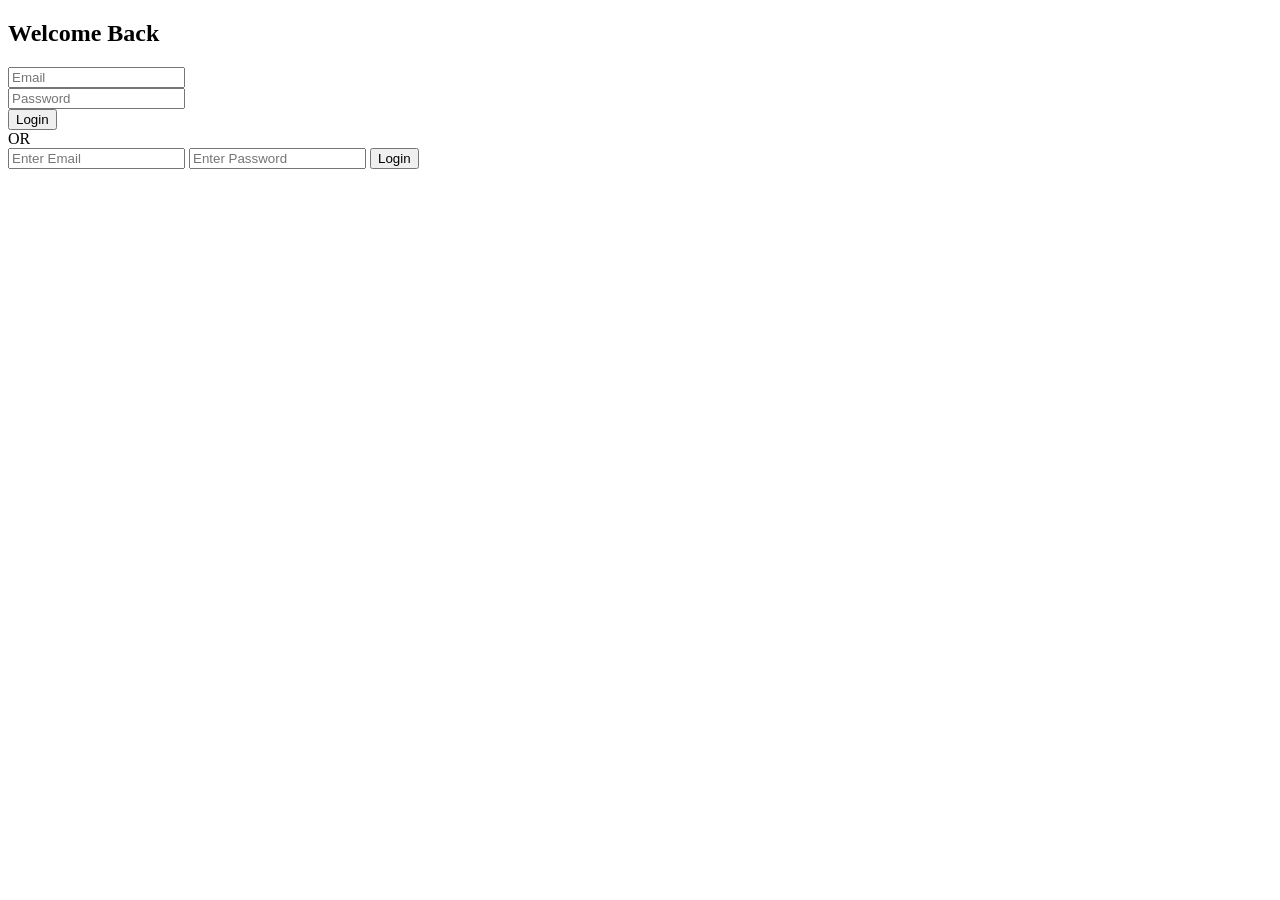
==== dashboard.html @ d457b8c2 "frontend initial commit" ====
<!DOCTYPE html>
<html>
<head>
  <title>AI Calling Dashboard</title>
</head>
<body>

<h1>AI Calling SaaS Dashboard 🚀</h1>

<div id="userData"></div>
<div id="upgradeSection"></div>

<button onclick="logout()">Logout</button>

<script src="https://checkout.razorpay.com/v1/checkout.js"></script>

<script>

const BASE_URL = "https://ai-calling-backend-ws5i.onrender.com";
const token = localStorage.getItem("token");

if (!token) {
  alert("Please login first ❌");
  window.location.href = "login.html";
}

// ================= LOAD USER DATA =================
async function loadDashboard() {
  try {
    const res = await fetch(`${BASE_URL}/api/dashboard/me`, {
      headers: {
        "Authorization": "Bearer " + token
      }
    });

    if (!res.ok) throw new Error("Unauthorized");

    const data = await res.json();

    document.getElementById("userData").innerHTML = `
      <p>Email: ${data.email}</p>
      <p>Plan: ${data.plan}</p>
      <p>Daily Call Limit: ${data.dailyCallLimit}</p>
      <p>Expiry: ${
        data.subscriptionExpiresAt
          ? new Date(data.subscriptionExpiresAt).toDateString()
          : "No Active Plan"
      }</p>
    `;

    if (data.plan === "Free") {
      document.getElementById("upgradeSection").innerHTML = `
        <button onclick="createOrder('pro1999')">Upgrade ₹1999</button>
        <button onclick="createOrder('pro3999')">Upgrade ₹3999</button>
      `;
    } else {
      document.getElementById("upgradeSection").innerHTML = `
        <p>You're on ${data.plan} Plan ✅</p>
      `;
    }

  } catch (error) {
    alert("Session expired ❌");
    localStorage.removeItem("token");
    window.location.href = "login.html";
  }
}

// ================= CREATE ORDER =================
async function createOrder(plan) {

  const res = await fetch(`${BASE_URL}/api/payment/create-order`, {
    method: "POST",
    headers: {
      "Content-Type": "application/json",
      "Authorization": "Bearer " + token
    },
    body: JSON.stringify({ plan })
  });

  const data = await res.json();

  const options = {
    key: "rzp_test_SHtrrOiatMN20Y", // Test Key
    amount: data.order.amount,
    currency: "INR",
    name: "CallForge AI",
    description: "Plan Upgrade",
    order_id: data.order.id,

    handler: async function (response) {

      const verifyRes = await fetch(`${BASE_URL}/api/payment/verify-payment`, {
        method: "POST",
        headers: {
          "Content-Type": "application/json",
          "Authorization": "Bearer " + token
        },
        body: JSON.stringify({
          razorpay_order_id: response.razorpay_order_id,
          razorpay_payment_id: response.razorpay_payment_id,
          razorpay_signature: response.razorpay_signature,
          plan
        })
      });

      const verifyData = await verifyRes.json();
      alert(verifyData.message);

      window.location.reload();
    }
  };

  const rzp = new Razorpay(options);
  rzp.open();
}

// ================= LOGOUT =================
function logout() {
  localStorage.removeItem("token");
  window.location.href = "login.html";
}

loadDashboard();

</script>

</body>
</html>
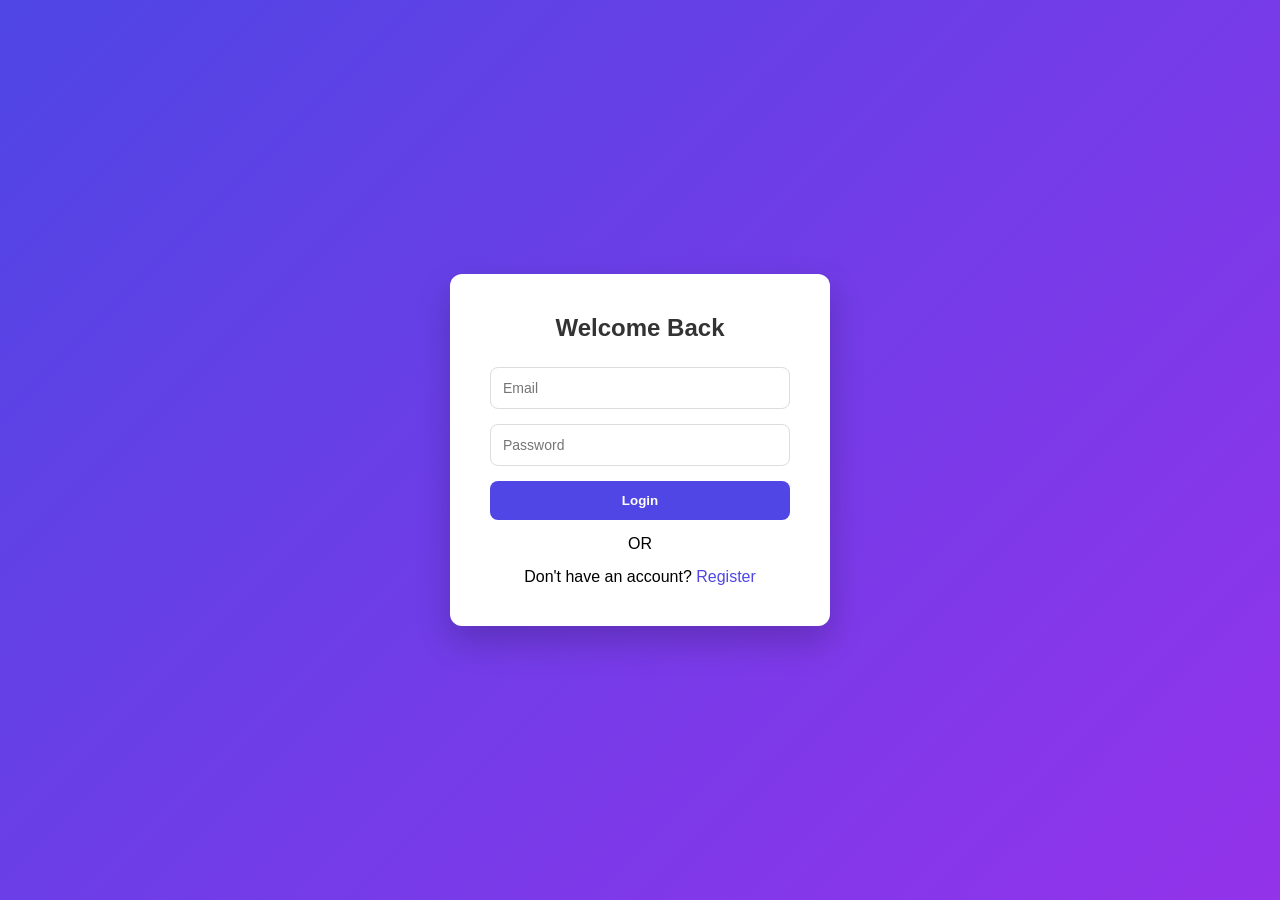
==== commit faf6128b: "fixed" ====
--- a/dashboard.html
+++ b/dashboard.html
@@ -46,6 +46,8 @@
           ? new Date(data.subscriptionExpiresAt).toDateString()
           : "No Active Plan"
       }</p>
+
+      <p><button onclick="startCall()">📞 Start AI Call</button></p>
     `;
 
     if (data.plan === "Free") {
@@ -66,6 +68,33 @@
   }
 }
 
+// ================= START OUTBOUND CALL =================
+function startCall() {
+
+  const phone = prompt("Enter phone number with country code", "+919720131495");
+
+  if (!phone) {
+    alert("Phone number required ❌");
+    return;
+  }
+
+  fetch(`${BASE_URL}/api/call/outbound?to=${phone}`, {
+    method: "GET",
+    headers: {
+      "Authorization": "Bearer " + token
+    }
+  })
+  .then(res => res.json())
+  .then(data => {
+    alert(data.message || "Call triggered");
+    console.log(data);
+  })
+  .catch(err => {
+    console.log(err);
+    alert("Call failed ❌");
+  });
+}
+
 // ================= CREATE ORDER =================
 async function createOrder(plan) {
 
@@ -81,7 +110,7 @@
   const data = await res.json();
 
   const options = {
-    key: "rzp_test_SHtrrOiatMN20Y", // Test Key
+    key: "rzp_test_SHtrrOiatMN20Y",
     amount: data.order.amount,
     currency: "INR",
     name: "CallForge AI",
@@ -106,7 +135,6 @@
 
       const verifyData = await verifyRes.json();
       alert(verifyData.message);
-
       window.location.reload();
     }
   };
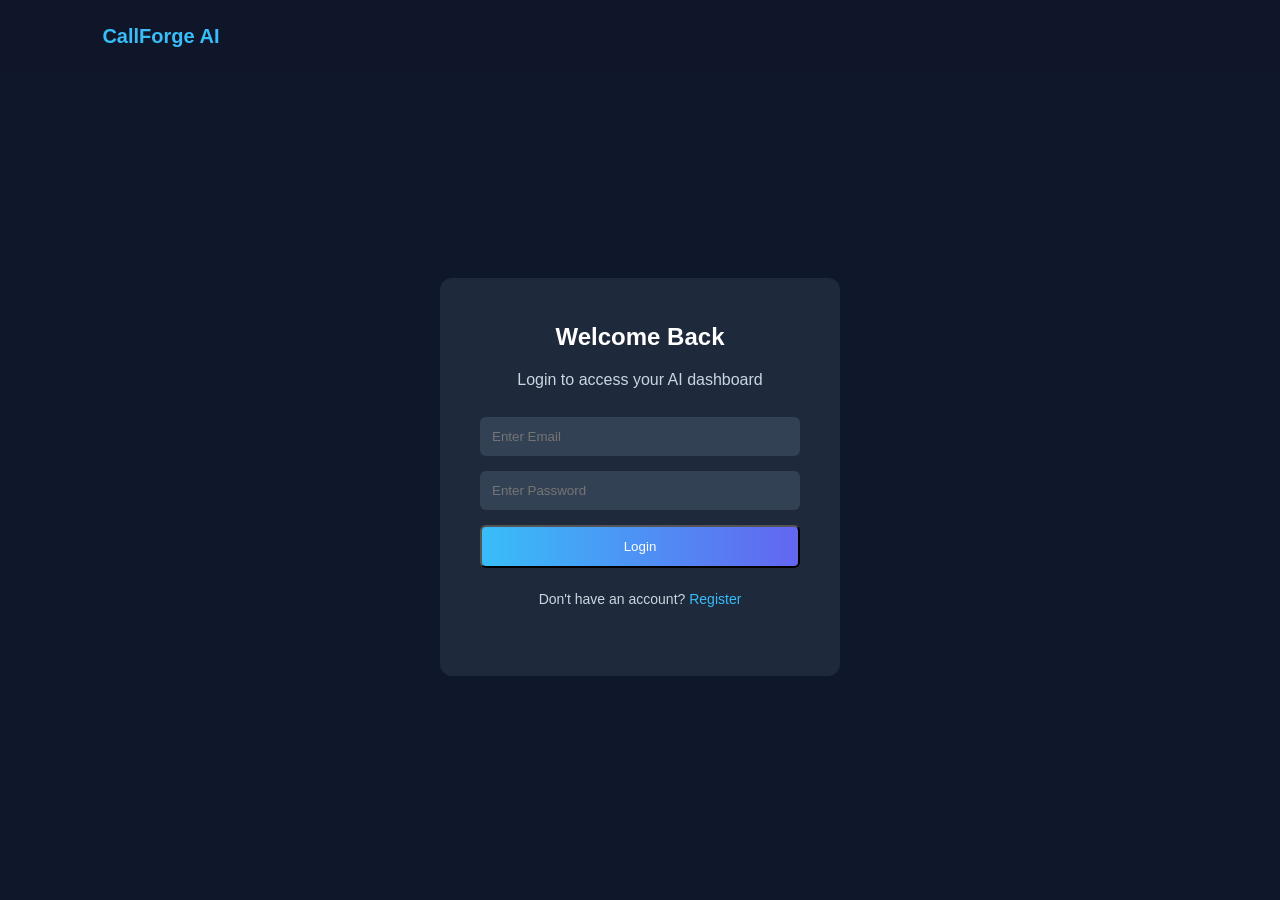
==== commit 89065f44: "all fix" ====
--- a/dashboard.html
+++ b/dashboard.html
@@ -1,157 +1,63 @@
 <!DOCTYPE html>
-<html>
+<html lang="en">
 <head>
-  <title>AI Calling Dashboard</title>
+  <meta charset="UTF-8">
+  <meta name="viewport" content="width=device-width, initial-scale=1.0">
+  <title>Dashboard - CallForge AI</title>
+  <link rel="stylesheet" href="css/style.css">
 </head>
+
 <body>
 
-<h1>AI Calling SaaS Dashboard 🚀</h1>
+<nav>
+  <div class="logo">CallForge AI</div>
+  <button onclick="logout()" class="btn-secondary">Logout</button>
+</nav>
 
-<div id="userData"></div>
-<div id="upgradeSection"></div>
+<section class="dashboard-container">
 
-<button onclick="logout()">Logout</button>
+  <!-- USER INFO -->
+  <div class="dashboard-card">
+    <h2>Account Overview</h2>
+    <p><strong>Email:</strong> <span id="userEmail">Loading...</span></p>
+    <p><strong>Plan:</strong> <span id="userPlan">Loading...</span></p>
+    <p><strong>Expiry:</strong> <span id="planExpiry">Loading...</span></p>
+  </div>
 
-<script src="https://checkout.razorpay.com/v1/checkout.js"></script>
+  <!-- STATS -->
+  <div class="dashboard-grid">
+    <div class="dashboard-card">
+      <h3>Daily Call Limit</h3>
+      <h1 id="dailyLimit">0</h1>
+    </div>
 
-<script>
+    <div class="dashboard-card">
+      <h3>Calls Used Today</h3>
+      <h1 id="callsUsed">0</h1>
+    </div>
 
-const BASE_URL = "https://ai-calling-backend-ws5i.onrender.com";
-const token = localStorage.getItem("token");
+    <div class="dashboard-card">
+      <h3>Calls Remaining</h3>
+      <h1 id="callsRemaining">0</h1>
+    </div>
+  </div>
 
-if (!token) {
-  alert("Please login first ❌");
-  window.location.href = "login.html";
-}
+  <!-- CALL SECTION -->
+  <div class="dashboard-card">
+    <h2>Make a Call</h2>
+    <input type="text" id="callNumber" placeholder="Enter Phone Number (+91XXXXXXXXXX)">
+    <button onclick="makeCall()" class="btn-primary full">Start Call</button>
+  </div>
 
-// ================= LOAD USER DATA =================
-async function loadDashboard() {
-  try {
-    const res = await fetch(`${BASE_URL}/api/dashboard/me`, {
-      headers: {
-        "Authorization": "Bearer " + token
-      }
-    });
+  <!-- UPGRADE SECTION -->
+  <div class="dashboard-card">
+    <h2>Upgrade Plan</h2>
+    <button onclick="upgradePlan('pro1999')" class="btn-secondary">Upgrade ₹1999</button>
+    <button onclick="upgradePlan('pro3999')" class="btn-primary">Upgrade ₹3999</button>
+  </div>
 
-    if (!res.ok) throw new Error("Unauthorized");
+</section>
 
-    const data = await res.json();
-
-    document.getElementById("userData").innerHTML = `
-      <p>Email: ${data.email}</p>
-      <p>Plan: ${data.plan}</p>
-      <p>Daily Call Limit: ${data.dailyCallLimit}</p>
-      <p>Expiry: ${
-        data.subscriptionExpiresAt
-          ? new Date(data.subscriptionExpiresAt).toDateString()
-          : "No Active Plan"
-      }</p>
-
-      <p><button onclick="startCall()">📞 Start AI Call</button></p>
-    `;
-
-    if (data.plan === "Free") {
-      document.getElementById("upgradeSection").innerHTML = `
-        <button onclick="createOrder('pro1999')">Upgrade ₹1999</button>
-        <button onclick="createOrder('pro3999')">Upgrade ₹3999</button>
-      `;
-    } else {
-      document.getElementById("upgradeSection").innerHTML = `
-        <p>You're on ${data.plan} Plan ✅</p>
-      `;
-    }
-
-  } catch (error) {
-    alert("Session expired ❌");
-    localStorage.removeItem("token");
-    window.location.href = "login.html";
-  }
-}
-
-// ================= START OUTBOUND CALL =================
-function startCall() {
-
-  const phone = prompt("Enter phone number with country code", "+919720131495");
-
-  if (!phone) {
-    alert("Phone number required ❌");
-    return;
-  }
-
-  fetch(`${BASE_URL}/api/call/outbound?to=${phone}`, {
-    method: "GET",
-    headers: {
-      "Authorization": "Bearer " + token
-    }
-  })
-  .then(res => res.json())
-  .then(data => {
-    alert(data.message || "Call triggered");
-    console.log(data);
-  })
-  .catch(err => {
-    console.log(err);
-    alert("Call failed ❌");
-  });
-}
-
-// ================= CREATE ORDER =================
-async function createOrder(plan) {
-
-  const res = await fetch(`${BASE_URL}/api/payment/create-order`, {
-    method: "POST",
-    headers: {
-      "Content-Type": "application/json",
-      "Authorization": "Bearer " + token
-    },
-    body: JSON.stringify({ plan })
-  });
-
-  const data = await res.json();
-
-  const options = {
-    key: "rzp_test_SHtrrOiatMN20Y",
-    amount: data.order.amount,
-    currency: "INR",
-    name: "CallForge AI",
-    description: "Plan Upgrade",
-    order_id: data.order.id,
-
-    handler: async function (response) {
-
-      const verifyRes = await fetch(`${BASE_URL}/api/payment/verify-payment`, {
-        method: "POST",
-        headers: {
-          "Content-Type": "application/json",
-          "Authorization": "Bearer " + token
-        },
-        body: JSON.stringify({
-          razorpay_order_id: response.razorpay_order_id,
-          razorpay_payment_id: response.razorpay_payment_id,
-          razorpay_signature: response.razorpay_signature,
-          plan
-        })
-      });
-
-      const verifyData = await verifyRes.json();
-      alert(verifyData.message);
-      window.location.reload();
-    }
-  };
-
-  const rzp = new Razorpay(options);
-  rzp.open();
-}
-
-// ================= LOGOUT =================
-function logout() {
-  localStorage.removeItem("token");
-  window.location.href = "login.html";
-}
-
-loadDashboard();
-
-</script>
-
+<script src="js/dashboard.js"></script>
 </body>
 </html>
--- a/css/style.css
+++ b/css/style.css
@@ -0,0 +1,304 @@
+/* ================= RESET ================= */
+* {
+  margin: 0;
+  padding: 0;
+  box-sizing: border-box;
+  font-family: "Segoe UI", sans-serif;
+}
+
+body {
+  background: #0f172a;
+  color: #ffffff;
+  line-height: 1.6;
+}
+
+/* ================= NAVBAR ================= */
+nav {
+  display: flex;
+  justify-content: space-between;
+  align-items: center;
+  padding: 20px 8%;
+  background: rgba(15,23,42,0.95);
+  position: sticky;
+  top: 0;
+  z-index: 1000;
+}
+
+.logo {
+  font-size: 20px;
+  font-weight: bold;
+  color: #38bdf8;
+}
+
+.nav-links {
+  display: flex;
+}
+
+.nav-links a {
+  color: white;
+  text-decoration: none;
+  margin-left: 20px;
+  transition: 0.3s;
+}
+
+.nav-links a:hover {
+  color: #38bdf8;
+}
+
+.menu-toggle {
+  display: none;
+  font-size: 24px;
+  cursor: pointer;
+}
+
+/* ================= HERO ================= */
+.hero {
+  padding: 120px 8%;
+  text-align: center;
+}
+
+.hero h1 {
+  font-size: 48px;
+  margin-bottom: 20px;
+}
+
+.gradient-text {
+  background: linear-gradient(90deg, #38bdf8, #6366f1);
+  -webkit-background-clip: text;
+  -webkit-text-fill-color: transparent;
+  background-clip: text;
+}
+
+.hero p {
+  max-width: 600px;
+  margin: 0 auto 40px;
+  color: #cbd5e1;
+}
+
+.hero-buttons {
+  display: flex;
+  justify-content: center;
+  gap: 20px;
+}
+
+.btn-primary {
+  padding: 12px 28px;
+  background: linear-gradient(90deg, #38bdf8, #6366f1);
+  border-radius: 6px;
+  color: white;
+  text-decoration: none;
+  transition: 0.3s;
+}
+
+.btn-primary:hover {
+  transform: translateY(-3px);
+}
+
+.btn-secondary {
+  padding: 12px 28px;
+  border: 1px solid #38bdf8;
+  border-radius: 6px;
+  color: #38bdf8;
+  text-decoration: none;
+  transition: 0.3s;
+}
+
+.btn-secondary:hover {
+  background: #38bdf8;
+  color: black;
+}
+
+/* ================= FEATURES ================= */
+.features {
+  padding: 100px 8%;
+  text-align: center;
+}
+
+.section-title {
+  font-size: 36px;
+  margin-bottom: 60px;
+}
+
+.features-grid {
+  display: grid;
+  grid-template-columns: repeat(auto-fit, minmax(250px, 1fr));
+  gap: 30px;
+}
+
+.feature-card {
+  background: #1e293b;
+  padding: 30px;
+  border-radius: 12px;
+  transition: 0.3s;
+}
+
+.feature-card:hover {
+  transform: translateY(-8px);
+  background: #334155;
+}
+
+.icon {
+  font-size: 40px;
+  margin-bottom: 20px;
+}
+
+/* ================= PRICING ================= */
+.pricing {
+  padding: 100px 8%;
+  text-align: center;
+}
+
+.pricing-grid {
+  display: grid;
+  grid-template-columns: repeat(auto-fit, minmax(260px, 1fr));
+  gap: 30px;
+}
+
+.price-card {
+  background: #1e293b;
+  padding: 40px;
+  border-radius: 12px;
+  transition: 0.3s;
+}
+
+.price-card.highlight {
+  border: 2px solid #38bdf8;
+  transform: scale(1.05);
+}
+
+.price-card ul {
+  list-style: none;
+  margin: 20px 0;
+}
+
+.price-card ul li {
+  margin: 8px 0;
+  color: #cbd5e1;
+}
+
+/* ================= FOOTER ================= */
+footer {
+  padding: 40px;
+  text-align: center;
+  background: #020617;
+  color: #94a3b8;
+}
+
+/* ================= RESPONSIVE ================= */
+@media (max-width: 768px) {
+
+  .hero h1 {
+    font-size: 28px;
+  }
+
+  .nav-links {
+    position: absolute;
+    top: 70px;
+    right: 0;
+    background: #020617;
+    flex-direction: column;
+    width: 200px;
+    padding: 20px;
+    display: none;
+    border-radius: 8px;
+  }
+
+  .nav-links a {
+    margin: 10px 0;
+  }
+
+  .nav-links.active {
+    display: flex;
+  }
+
+  .menu-toggle {
+    display: block;
+  }
+}
+
+/* ================= AUTH PAGES ================= */
+
+.auth-section {
+  display: flex;
+  justify-content: center;
+  align-items: center;
+  height: 90vh;
+}
+
+.auth-card {
+  background: #1e293b;
+  padding: 40px;
+  border-radius: 12px;
+  width: 100%;
+  max-width: 400px;
+  text-align: center;
+}
+
+.auth-card h2 {
+  margin-bottom: 10px;
+}
+
+.auth-card p {
+  margin-bottom: 25px;
+  color: #cbd5e1;
+}
+
+.auth-card input {
+  width: 100%;
+  padding: 12px;
+  margin-bottom: 15px;
+  border-radius: 6px;
+  border: none;
+  background: #334155;
+  color: white;
+}
+
+.full {
+  width: 100%;
+}
+
+.auth-link {
+  margin-top: 20px;
+  font-size: 14px;
+}
+
+.auth-link a {
+  color: #38bdf8;
+  text-decoration: none;
+}
+
+/* ================= DASHBOARD ================= */
+
+.dashboard-container {
+  padding: 80px 8%;
+}
+
+.dashboard-grid {
+  display: grid;
+  grid-template-columns: repeat(auto-fit, minmax(250px, 1fr));
+  gap: 30px;
+  margin: 40px 0;
+}
+
+.dashboard-card {
+  background: #1e293b;
+  padding: 30px;
+  border-radius: 12px;
+  margin-bottom: 30px;
+}
+
+.dashboard-card h1 {
+  margin-top: 15px;
+  font-size: 32px;
+  color: #38bdf8;
+}
+
+.dashboard-card input {
+  width: 100%;
+  padding: 12px;
+  margin: 15px 0;
+  border-radius: 6px;
+  border: none;
+  background: #334155;
+  color: white;
+}
